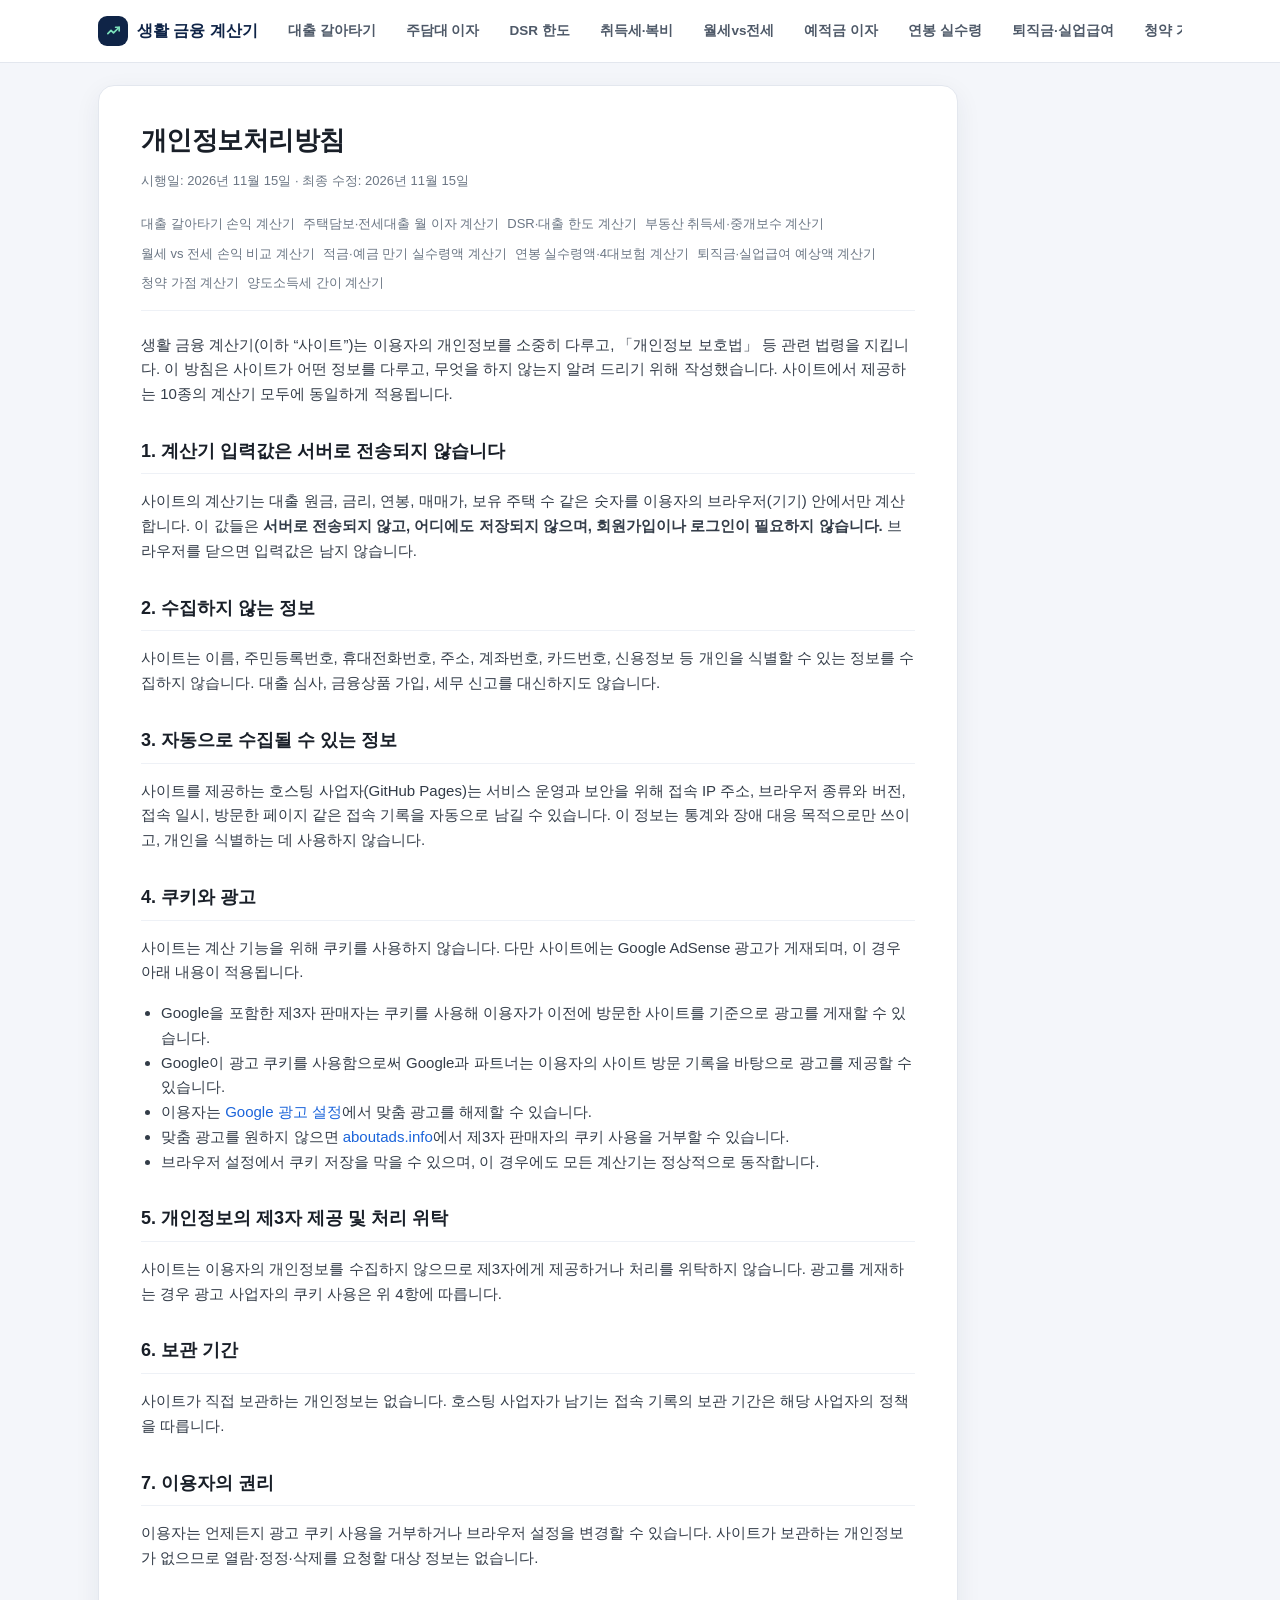
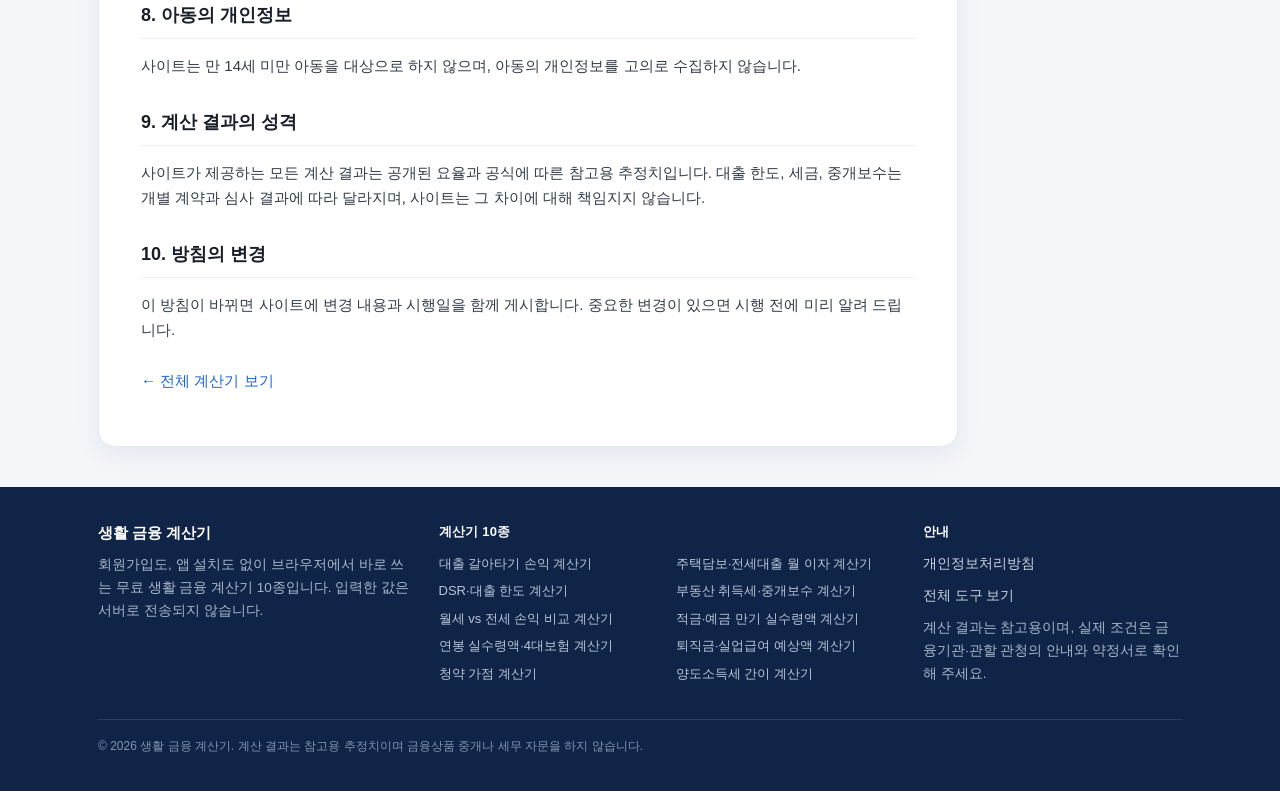
==== privacy.html @ 29fd9c51 "Expand root hub into 10 free finance tools portal - Add 9 new static calculators under tools/ (loan " ====
<!DOCTYPE html>
<html lang="ko">
<head>
<meta charset="utf-8">
<meta name="viewport" content="width=device-width, initial-scale=1">
<title>개인정보처리방침 | 생활 금융 계산기</title>
<meta name="description" content="생활 금융 계산기 10종의 개인정보처리방침입니다. 계산기 입력값은 브라우저에서만 처리되고 서버로 전송되지 않습니다.">
<meta name="keywords" content="개인정보처리방침, 쿠키, 광고, 계산기 개인정보">
<meta name="robots" content="index, follow, max-image-preview:large">
<meta name="author" content="생활 금융 계산기">
<meta name="theme-color" content="#0f2447">
<meta name="naver-site-verification" content="0c094f9c82a10c5fcd5292b5a2744684c0ecfee2">
<meta name="google-site-verification" content="ROz-ZBABKqWs14o1I1dBc0h49IidcUGDRy0BjunFj2M">
<link rel="canonical" href="https://dscookie-0422.github.io/privacy.html">

<meta property="og:type" content="website">
<meta property="og:site_name" content="생활 금융 계산기">
<meta property="og:title" content="개인정보처리방침 | 생활 금융 계산기">
<meta property="og:description" content="생활 금융 계산기 10종의 개인정보처리방침입니다. 계산기 입력값은 브라우저에서만 처리되고 서버로 전송되지 않습니다.">
<meta property="og:url" content="https://dscookie-0422.github.io/privacy.html">
<meta property="og:image" content="https://dscookie-0422.github.io/web-ad/og-image.png">
<meta property="og:locale" content="ko_KR">
<meta name="twitter:card" content="summary_large_image">
<meta name="twitter:title" content="개인정보처리방침 | 생활 금융 계산기">
<meta name="twitter:description" content="생활 금융 계산기 10종의 개인정보처리방침입니다. 계산기 입력값은 브라우저에서만 처리되고 서버로 전송되지 않습니다.">
<meta name="twitter:image" content="https://dscookie-0422.github.io/web-ad/og-image.png">

<link rel="icon" href="data:image/svg+xml,%3Csvg xmlns='http://www.w3.org/2000/svg' viewBox='0 0 64 64'%3E%3Crect width='64' height='64' rx='14' fill='%230f2447'/%3E%3Cpath d='M18 40l10-10 6 6 12-14' stroke='%237ce0bb' stroke-width='5' fill='none' stroke-linecap='round' stroke-linejoin='round'/%3E%3C/svg%3E">
<link rel="stylesheet" href="assets/site.css">
<script async src="https://pagead2.googlesyndication.com/pagead/js/adsbygoogle.js?client=ca-pub-6285965398350241" crossorigin="anonymous"></script>
<script type="application/ld+json">
{
  "@context": "https://schema.org",
  "@type": "WebApplication",
  "name": "개인정보처리방침",
  "url": "https://dscookie-0422.github.io/privacy.html",
  "description": "생활 금융 계산기 10종의 개인정보처리방침입니다. 계산기 입력값은 브라우저에서만 처리되고 서버로 전송되지 않습니다.",
  "applicationCategory": "FinanceApplication",
  "operatingSystem": "Web",
  "inLanguage": "ko-KR",
  "isAccessibleForFree": true,
  "offers": {
    "@type": "Offer",
    "price": "0",
    "priceCurrency": "KRW"
  },
  "publisher": {
    "@type": "Organization",
    "name": "생활 금융 계산기",
    "url": "https://dscookie-0422.github.io/"
  }
}
</script>
<script type="application/ld+json">
{
  "@context": "https://schema.org",
  "@type": "FAQPage",
  "mainEntity": [
    {
      "@type": "Question",
      "name": "계산기에 입력한 값이 저장되나요?",
      "acceptedAnswer": {
        "@type": "Answer",
        "text": "저장되지 않습니다. 모든 계산은 브라우저 안에서만 이루어지고 서버로 전송되는 값은 없습니다."
      }
    }
  ]
}
</script>
</head>
<body>
<header class="site-header">
  <div class="wrap header-inner">
    <a class="brand" href="index.html" aria-label="생활 금융 계산기 홈">
      <span class="brand-mark" aria-hidden="true">
        <svg viewBox="0 0 24 24" width="17" height="17" fill="none" stroke="currentColor" stroke-width="2.4" stroke-linecap="round" stroke-linejoin="round"><path d="M4 15l4.5-4.5 3.5 3.5L20 6"/><path d="M20 11V6h-5"/></svg>
      </span>
      <span>생활 금융 계산기</span>
    </a>
    <nav class="tool-nav" aria-label="무료 계산기 10종">
      <a href="https://dscookie-0422.github.io/web-ad/">대출 갈아타기</a>
      <a href="tools/loan-interest.html">주담대 이자</a>
      <a href="tools/dsr-calculator.html">DSR 한도</a>
      <a href="tools/property-tax-fee.html">취득세·복비</a>
      <a href="tools/rent-vs-jeonse.html">월세vs전세</a>
      <a href="tools/savings-calculator.html">예적금 이자</a>
      <a href="tools/salary-calculator.html">연봉 실수령</a>
      <a href="tools/severance-calculator.html">퇴직금·실업급여</a>
      <a href="tools/subscription-score.html">청약 가점</a>
      <a href="tools/capital-gains-tax.html">양도세</a>
    </nav>
  </div>
</header>
<main>
  <div class="wrap">
    <div class="doc narrow">
      <h1>개인정보처리방침</h1>
      <p class="meta">시행일: 2026년 11월 15일 · 최종 수정: 2026년 11월 15일</p>

      <nav class="doc-nav">
        <a href="https://dscookie-0422.github.io/web-ad/">대출 갈아타기 손익 계산기</a>
    <a href="tools/loan-interest.html">주택담보·전세대출 월 이자 계산기</a>
    <a href="tools/dsr-calculator.html">DSR·대출 한도 계산기</a>
    <a href="tools/property-tax-fee.html">부동산 취득세·중개보수 계산기</a>
    <a href="tools/rent-vs-jeonse.html">월세 vs 전세 손익 비교 계산기</a>
    <a href="tools/savings-calculator.html">적금·예금 만기 실수령액 계산기</a>
    <a href="tools/salary-calculator.html">연봉 실수령액·4대보험 계산기</a>
    <a href="tools/severance-calculator.html">퇴직금·실업급여 예상액 계산기</a>
    <a href="tools/subscription-score.html">청약 가점 계산기</a>
    <a href="tools/capital-gains-tax.html">양도소득세 간이 계산기</a>
      </nav>

      <p>생활 금융 계산기(이하 &ldquo;사이트&rdquo;)는 이용자의 개인정보를 소중히 다루고, 「개인정보 보호법」 등 관련 법령을 지킵니다. 이 방침은 사이트가 어떤 정보를 다루고, 무엇을 하지 않는지 알려 드리기 위해 작성했습니다. 사이트에서 제공하는 10종의 계산기 모두에 동일하게 적용됩니다.</p>

      <h2>1. 계산기 입력값은 서버로 전송되지 않습니다</h2>
      <p>사이트의 계산기는 대출 원금, 금리, 연봉, 매매가, 보유 주택 수 같은 숫자를 이용자의 브라우저(기기) 안에서만 계산합니다. 이 값들은 <strong>서버로 전송되지 않고, 어디에도 저장되지 않으며, 회원가입이나 로그인이 필요하지 않습니다.</strong> 브라우저를 닫으면 입력값은 남지 않습니다.</p>

      <h2>2. 수집하지 않는 정보</h2>
      <p>사이트는 이름, 주민등록번호, 휴대전화번호, 주소, 계좌번호, 카드번호, 신용정보 등 개인을 식별할 수 있는 정보를 수집하지 않습니다. 대출 심사, 금융상품 가입, 세무 신고를 대신하지도 않습니다.</p>

      <h2>3. 자동으로 수집될 수 있는 정보</h2>
      <p>사이트를 제공하는 호스팅 사업자(GitHub Pages)는 서비스 운영과 보안을 위해 접속 IP 주소, 브라우저 종류와 버전, 접속 일시, 방문한 페이지 같은 접속 기록을 자동으로 남길 수 있습니다. 이 정보는 통계와 장애 대응 목적으로만 쓰이고, 개인을 식별하는 데 사용하지 않습니다.</p>

      <h2>4. 쿠키와 광고</h2>
      <p>사이트는 계산 기능을 위해 쿠키를 사용하지 않습니다. 다만 사이트에는 Google AdSense 광고가 게재되며, 이 경우 아래 내용이 적용됩니다.</p>
      <ul>
        <li>Google을 포함한 제3자 판매자는 쿠키를 사용해 이용자가 이전에 방문한 사이트를 기준으로 광고를 게재할 수 있습니다.</li>
        <li>Google이 광고 쿠키를 사용함으로써 Google과 파트너는 이용자의 사이트 방문 기록을 바탕으로 광고를 제공할 수 있습니다.</li>
        <li>이용자는 <a href="https://www.google.com/settings/ads" target="_blank" rel="noopener">Google 광고 설정</a>에서 맞춤 광고를 해제할 수 있습니다.</li>
        <li>맞춤 광고를 원하지 않으면 <a href="https://www.aboutads.info/choices/" target="_blank" rel="noopener">aboutads.info</a>에서 제3자 판매자의 쿠키 사용을 거부할 수 있습니다.</li>
        <li>브라우저 설정에서 쿠키 저장을 막을 수 있으며, 이 경우에도 모든 계산기는 정상적으로 동작합니다.</li>
      </ul>

      <h2>5. 개인정보의 제3자 제공 및 처리 위탁</h2>
      <p>사이트는 이용자의 개인정보를 수집하지 않으므로 제3자에게 제공하거나 처리를 위탁하지 않습니다. 광고를 게재하는 경우 광고 사업자의 쿠키 사용은 위 4항에 따릅니다.</p>

      <h2>6. 보관 기간</h2>
      <p>사이트가 직접 보관하는 개인정보는 없습니다. 호스팅 사업자가 남기는 접속 기록의 보관 기간은 해당 사업자의 정책을 따릅니다.</p>

      <h2>7. 이용자의 권리</h2>
      <p>이용자는 언제든지 광고 쿠키 사용을 거부하거나 브라우저 설정을 변경할 수 있습니다. 사이트가 보관하는 개인정보가 없으므로 열람·정정·삭제를 요청할 대상 정보는 없습니다.</p>

      <h2>8. 아동의 개인정보</h2>
      <p>사이트는 만 14세 미만 아동을 대상으로 하지 않으며, 아동의 개인정보를 고의로 수집하지 않습니다.</p>

      <h2>9. 계산 결과의 성격</h2>
      <p>사이트가 제공하는 모든 계산 결과는 공개된 요율과 공식에 따른 참고용 추정치입니다. 대출 한도, 세금, 중개보수는 개별 계약과 심사 결과에 따라 달라지며, 사이트는 그 차이에 대해 책임지지 않습니다.</p>

      <h2>10. 방침의 변경</h2>
      <p>이 방침이 바뀌면 사이트에 변경 내용과 시행일을 함께 게시합니다. 중요한 변경이 있으면 시행 전에 미리 알려 드립니다.</p>

      <p style="margin-top:26px"><a href="index.html">&larr; 전체 계산기 보기</a></p>
    </div>
  </div>
</main>
<footer class="site-footer">
  <div class="wrap">
    <div class="footer-grid">
      <div>
        <span class="brand-foot">생활 금융 계산기</span>
        <p>회원가입도, 앱 설치도 없이 브라우저에서 바로 쓰는 무료 생활 금융 계산기 10종입니다. 입력한 값은 서버로 전송되지 않습니다.</p>
      </div>
      <div>
        <h2>계산기 10종</h2>
        <div class="footer-links">
        <a href="https://dscookie-0422.github.io/web-ad/">대출 갈아타기 손익 계산기</a>
        <a href="tools/loan-interest.html">주택담보·전세대출 월 이자 계산기</a>
        <a href="tools/dsr-calculator.html">DSR·대출 한도 계산기</a>
        <a href="tools/property-tax-fee.html">부동산 취득세·중개보수 계산기</a>
        <a href="tools/rent-vs-jeonse.html">월세 vs 전세 손익 비교 계산기</a>
        <a href="tools/savings-calculator.html">적금·예금 만기 실수령액 계산기</a>
        <a href="tools/salary-calculator.html">연봉 실수령액·4대보험 계산기</a>
        <a href="tools/severance-calculator.html">퇴직금·실업급여 예상액 계산기</a>
        <a href="tools/subscription-score.html">청약 가점 계산기</a>
        <a href="tools/capital-gains-tax.html">양도소득세 간이 계산기</a>
        </div>
      </div>
      <div>
        <h2>안내</h2>
        <p><a href="privacy.html">개인정보처리방침</a></p>
        <p><a href="index.html">전체 도구 보기</a></p>
        <p>계산 결과는 참고용이며, 실제 조건은 금융기관·관할 관청의 안내와 약정서로 확인해 주세요.</p>
      </div>
    </div>
    <p class="copy">© 2026 생활 금융 계산기. 계산 결과는 참고용 추정치이며 금융상품 중개나 세무 자문을 하지 않습니다.</p>
  </div>
</footer>

</body>
</html>
---- assets/site.css ----
*,*::before,*::after{box-sizing:border-box}
:root{
  --navy:#0f2447; --blue:#1b64da; --blue-d:#134fb0; --sky:#e8f1ff;
  --bg:#f4f6fa; --card:#ffffff; --line:#e3e7ee; --text:#191f28;
  --muted:#6b7684; --green:#0aa36f; --green-bg:#e6f7f1; --red:#e0483b; --amber:#b26a00;
  --shadow:0 8px 26px rgba(15,36,71,.07);
}
html{-webkit-text-size-adjust:100%}
body{
  margin:0; background:var(--bg); color:var(--text);
  font-family:"Pretendard","Apple SD Gothic Neo","Noto Sans KR",-apple-system,BlinkMacSystemFont,"Malgun Gothic",sans-serif;
  font-size:16px; line-height:1.65; -webkit-font-smoothing:antialiased;
}
a{color:var(--blue); text-decoration:none}
a:hover{text-decoration:underline}
.wrap{max-width:1120px; margin:0 auto; padding:0 18px}
.narrow{max-width:860px; margin:0 auto}

/* header */
.site-header{position:sticky; top:0; z-index:50; background:rgba(255,255,255,.96); backdrop-filter:blur(8px); border-bottom:1px solid var(--line)}
.header-inner{display:flex; align-items:center; gap:18px; min-height:62px; min-width:0}
.brand{display:flex; align-items:center; gap:9px; font-weight:800; color:var(--navy); font-size:16px; white-space:nowrap; text-decoration:none}
.brand:hover{text-decoration:none}
.brand-mark{display:grid; place-items:center; width:30px; height:30px; border-radius:9px; background:var(--navy); color:#7ce0bb; flex:none}
.tool-nav{display:flex; gap:6px; overflow-x:auto; scrollbar-width:none; margin-left:auto; padding:8px 0; min-width:0; flex:1 1 auto}
.tool-nav::-webkit-scrollbar{display:none}
.tool-nav a{flex:none; font-size:13.5px; font-weight:600; color:#4e5968; padding:7px 11px; border-radius:999px; white-space:nowrap; border:1px solid transparent}
.tool-nav a:hover{background:var(--sky); text-decoration:none}
.tool-nav a.on{background:var(--navy); color:#fff}

/* page head */
.crumb{font-size:13px; color:var(--muted); padding:18px 0 0}
.crumb a{color:var(--muted)}
.page-head{padding:8px 0 22px}
h1{font-size:clamp(24px,3.4vw,34px); line-height:1.3; letter-spacing:-.02em; margin:10px 0 12px; font-weight:800}
.lede{font-size:16.5px; color:#4e5968; margin:0; max-width:760px}
.kicker{display:inline-flex; align-items:center; gap:7px; background:var(--sky); color:var(--blue-d); font-weight:700; font-size:13px; padding:5px 12px; border-radius:999px}

/* calculator */
.calc{display:grid; grid-template-columns:1fr; gap:18px; align-items:start; margin-bottom:34px}
.calc>*{min-width:0}
@media(min-width:960px){.calc{grid-template-columns:.95fr 1.05fr}}
.panel{background:var(--card); border:1px solid var(--line); border-radius:16px; padding:20px; box-shadow:var(--shadow); min-width:0}
.panel h2.panel-title{font-size:15px; margin:0 0 16px; color:var(--navy); letter-spacing:-.01em; display:flex; align-items:center; gap:8px}
.panel h2.panel-title::before{content:""; width:4px; height:15px; border-radius:2px; background:var(--blue)}
.field{margin-bottom:14px}
.field:last-child{margin-bottom:0}
.field label{display:block; font-size:13.5px; font-weight:600; color:#3c4653; margin-bottom:6px}
.field .hint{display:block; font-weight:400; font-size:12px; color:var(--muted); margin-top:3px; line-height:1.5}
.input-line{display:flex; align-items:center; gap:8px}
.input-line .unit{font-size:13px; color:var(--muted); flex:none; min-width:26px}
input[type=number],input[type=date],select,input[type=text]{
  width:100%; height:46px; padding:0 12px; font-size:16px; font-family:inherit; color:var(--text);
  background:#fbfcfe; border:1px solid #d8dee8; border-radius:10px; outline:none; -webkit-appearance:none; appearance:none;
}
select{background-image:url("data:image/svg+xml,%3Csvg xmlns='http://www.w3.org/2000/svg' width='12' height='8'%3E%3Cpath d='M1 1l5 5 5-5' stroke='%236b7684' stroke-width='2' fill='none' stroke-linecap='round'/%3E%3C/svg%3E"); background-repeat:no-repeat; background-position:right 14px center; padding-right:34px}
input:focus,select:focus{border-color:var(--blue); background:#fff; box-shadow:0 0 0 3px rgba(27,100,218,.12)}
.range-row{display:flex; align-items:center; gap:10px}
input[type=range]{flex:1; accent-color:var(--blue); height:28px}
.range-val{font-variant-numeric:tabular-nums; font-weight:700; font-size:13.5px; color:var(--blue-d); min-width:60px; text-align:right}
.chips{display:flex; flex-wrap:wrap; gap:6px; margin-top:8px}
.chips button{font-family:inherit; font-size:12.5px; font-weight:600; color:#3c4653; background:#f1f4f9; border:1px solid var(--line); border-radius:999px; padding:5px 11px; cursor:pointer}
.chips button:hover{background:var(--sky); border-color:#c9dcff}
.switch{display:flex; align-items:center; gap:9px; font-size:14px; color:#3c4653; font-weight:600; cursor:pointer; padding:2px 0}
.switch input{width:18px; height:18px; accent-color:var(--blue); flex:none; margin:0}
.row-2{display:grid; grid-template-columns:1fr 1fr; gap:10px}

/* results */
.result-panel{background:linear-gradient(180deg,#fff 0%,#fbfdff 100%); border:1px solid var(--line); border-radius:16px; padding:20px; box-shadow:var(--shadow); min-width:0}
.big{padding:4px 0 16px; border-bottom:1px dashed var(--line); margin-bottom:14px}
.big .lbl{font-size:13px; font-weight:700; color:var(--muted); display:block; margin-bottom:4px}
.big .val{font-size:clamp(26px,4.2vw,34px); font-weight:800; letter-spacing:-.02em; color:var(--navy); font-variant-numeric:tabular-nums; line-height:1.2}
.big .sub{font-size:13px; color:var(--muted); margin-top:5px}
.kv{display:grid; grid-template-columns:1fr auto; gap:7px 12px; font-size:14px; margin:0}
.kv dt{color:#4e5968; min-width:0}
.kv dd{margin:0; text-align:right; font-weight:700; font-variant-numeric:tabular-nums; white-space:nowrap}
.kv .em{color:var(--blue-d)}
.kv .good{color:var(--green)}
.kv .bad{color:var(--red)}
.divider{height:1px; background:var(--line); margin:14px 0}
.mini{font-size:12.5px; color:var(--muted); line-height:1.6; margin:12px 0 0}
.note{padding:11px 13px; border-radius:10px; font-size:13px; line-height:1.6; margin-top:14px; background:#f6f8fb; color:#3c4653; border:1px solid var(--line)}
.note.warn{background:#fff8e8; border-color:#f3e2bb; color:#7a5200}
.note.good{background:var(--green-bg); border-color:#bfe9d9; color:#0a6b4b}

/* tables */
.tbl-wrap{overflow-x:auto; border:1px solid var(--line); border-radius:12px; background:#fff}
table.tbl{width:100%; border-collapse:collapse; font-size:13.5px; min-width:480px}
table.tbl caption{caption-side:top; text-align:left; font-size:13px; font-weight:700; color:var(--navy); padding:10px 12px; background:#fafbfd; border-bottom:1px solid var(--line)}
table.tbl th,table.tbl td{padding:9px 12px; border-bottom:1px solid #eef1f6; text-align:right; font-variant-numeric:tabular-nums; white-space:nowrap}
table.tbl th:first-child,table.tbl td:first-child{text-align:left}
table.tbl thead th{background:#f7f9fc; color:#4e5968; font-weight:700; font-size:12.5px; position:sticky; top:0}
table.tbl tbody tr:nth-child(even){background:#fcfdff}
table.tbl tr:last-child td{border-bottom:0}
table.tbl td.hl{color:var(--blue-d); font-weight:700}

/* content */
.content{background:var(--card); border:1px solid var(--line); border-radius:16px; padding:26px 22px; box-shadow:var(--shadow); margin-bottom:26px}
@media(min-width:760px){.content{padding:34px 36px}}
.content h2{font-size:20px; letter-spacing:-.01em; margin:34px 0 12px; padding-left:12px; border-left:4px solid var(--blue); line-height:1.4}
.content h2:first-child{margin-top:0}
.content h3{font-size:16.5px; margin:22px 0 8px; color:var(--navy)}
.content p{margin:0 0 13px; color:#333c48}
.content ul,.content ol{margin:0 0 16px; padding-left:20px; color:#333c48}
.content li{margin-bottom:7px}
.content strong{color:var(--navy)}
.content .formula{background:#f6f8fc; border:1px solid var(--line); border-left:4px solid #b9cdf0; border-radius:10px; padding:13px 15px; font-size:14px; line-height:1.85; margin:0 0 16px; overflow-x:auto; font-variant-numeric:tabular-nums}
.content .formula code{font-family:"SFMono-Regular",Consolas,"Liberation Mono",monospace; font-size:13.5px; background:none; color:#123a75}
.content table.tbl{min-width:0}
.content .tbl-wrap{margin:0 0 18px}
.content .tip{background:#f2f8f4; border:1px solid #cbe8d9; border-radius:12px; padding:14px 16px; margin:0 0 16px}
.content .tip p:last-child{margin:0}

/* faq */
.faq{background:var(--card); border:1px solid var(--line); border-radius:16px; padding:8px 6px; box-shadow:var(--shadow); margin-bottom:26px}
@media(min-width:760px){.faq{padding:12px 12px}}
.faq h2{font-size:19px; margin:14px 16px 8px; letter-spacing:-.01em}
details.qa{border-bottom:1px solid #eef1f6; padding:0}
details.qa:last-child{border-bottom:0}
details.qa summary{cursor:pointer; list-style:none; padding:15px 16px; font-weight:700; font-size:15px; color:#232c39; display:flex; gap:9px; align-items:flex-start; line-height:1.5}
details.qa summary::-webkit-details-marker{display:none}
details.qa summary::before{content:"Q"; flex:none; font-weight:800; color:var(--blue); font-size:14px; line-height:1.6}
details.qa summary::after{content:"+"; margin-left:auto; color:var(--muted); font-weight:700; font-size:18px; line-height:1.2}
details.qa[open] summary::after{content:"−"}
details.qa .a{padding:0 16px 16px 40px; color:#3c4653; font-size:14.5px}
details.qa .a p{margin:0 0 9px}
details.qa .a p:last-child{margin:0}

.disclaimer{font-size:12.5px; color:var(--muted); line-height:1.75; background:#f0f3f8; border-radius:12px; padding:15px 17px; margin-bottom:30px}
.disclaimer strong{color:#4e5968}

/* related cards */
.related{margin-bottom:40px}
.related h2{font-size:18px; margin:0 0 12px}
.cards{display:grid; grid-template-columns:repeat(auto-fill,minmax(230px,1fr)); gap:12px}
.card{display:block; background:#fff; border:1px solid var(--line); border-radius:14px; padding:16px; color:inherit; box-shadow:0 2px 10px rgba(15,36,71,.04); transition:transform .15s ease, box-shadow .15s ease}
.card:hover{text-decoration:none; transform:translateY(-2px); box-shadow:0 10px 22px rgba(15,36,71,.09); border-color:#cddcf5}
.card .num{font-size:12px; font-weight:800; color:var(--blue); letter-spacing:.06em}
.card h3{font-size:15.5px; margin:5px 0 5px; line-height:1.4; color:var(--navy)}
.card p{margin:0; font-size:13px; color:var(--muted); line-height:1.55}

/* footer */
.site-footer{background:var(--navy); color:#c9d3e3; margin-top:20px; padding:34px 0 26px; font-size:13.5px}
.footer-grid{display:grid; grid-template-columns:1fr; gap:24px}
@media(min-width:780px){.footer-grid{grid-template-columns:1.1fr 1.6fr .9fr}}
.site-footer h2{font-size:13px; color:#fff; margin:0 0 10px; letter-spacing:.02em}
.site-footer p{margin:0 0 9px; line-height:1.7; color:#a9b7cd}
.site-footer a{color:#c9d3e3}
.footer-links{display:grid; grid-template-columns:1fr 1fr; gap:6px 14px}
.footer-links a{font-size:13px; color:#b8c5da}
.site-footer .brand-foot{color:#fff; font-weight:800; font-size:15px; margin-bottom:8px; display:block}
.site-footer .copy{border-top:1px solid rgba(255,255,255,.12); margin-top:24px; padding-top:16px; font-size:12px; color:#8394ae}

/* portal */
.hero{background:linear-gradient(135deg,#0f2447 0%,#173a6b 55%,#1b64da 130%); color:#fff; border-radius:20px; padding:40px 28px; margin:22px 0 30px; box-shadow:0 16px 40px rgba(15,36,71,.22)}
@media(min-width:760px){.hero{padding:52px 46px}}
.hero .kicker{background:rgba(124,224,187,.16); color:#8ff0c8}
.hero h1{color:#fff; margin:14px 0 14px}
.hero p{color:#c7d6ee; margin:0; max-width:640px; font-size:16px}
.hero .stats{display:flex; flex-wrap:wrap; gap:10px; margin-top:24px}
.hero .stats span{background:rgba(255,255,255,.1); border:1px solid rgba(255,255,255,.14); border-radius:999px; padding:7px 14px; font-size:13px; font-weight:600; color:#e4edfb}
.tool-cards{display:grid; grid-template-columns:1fr; gap:14px; margin-bottom:40px}
@media(min-width:640px){.tool-cards{grid-template-columns:1fr 1fr}}
@media(min-width:1000px){.tool-cards{grid-template-columns:repeat(3,1fr)}}
a.tool-card{display:flex; flex-direction:column; gap:8px; background:#fff; border:1px solid var(--line); border-radius:16px; padding:20px; color:inherit; box-shadow:var(--shadow); transition:transform .15s ease, box-shadow .15s ease, border-color .15s ease; min-height:150px}
a.tool-card:hover{text-decoration:none; transform:translateY(-3px); box-shadow:0 14px 30px rgba(15,36,71,.12); border-color:#c9dbf8}
a.tool-card .tc-top{display:flex; align-items:center; gap:9px}
a.tool-card .tc-ico{font-size:19px; line-height:1}
a.tool-card .tc-num{font-size:12px; font-weight:800; color:#9aa7ba; letter-spacing:.08em}
a.tool-card h2{font-size:17px; margin:0; color:var(--navy); letter-spacing:-.01em; line-height:1.4}
a.tool-card p{margin:0; font-size:13.5px; color:var(--muted); line-height:1.6; flex:1}
a.tool-card .tc-go{font-size:13px; font-weight:700; color:var(--blue); margin-top:2px}
.section-title{display:flex; align-items:baseline; justify-content:space-between; gap:12px; margin:0 0 14px}
.section-title h2{font-size:19px; margin:0; letter-spacing:-.01em}
.section-title span{font-size:13px; color:var(--muted)}
.doc{background:#fff; border:1px solid var(--line); border-radius:16px; padding:26px 22px; box-shadow:var(--shadow); margin:22px 0 40px}
@media(min-width:760px){.doc{padding:38px 42px}}
.doc h1{font-size:26px; margin-top:0}
.doc h2{font-size:18px; margin:30px 0 10px; padding-bottom:7px; border-bottom:1px solid #eef1f6}
.doc p,.doc li{color:#333c48; font-size:15px}
.doc ul{padding-left:20px}
.doc .meta{font-size:13px; color:var(--muted); margin:0 0 22px}
nav.doc-nav{display:flex; flex-wrap:wrap; gap:8px; margin:0 0 22px; padding-bottom:16px; border-bottom:1px solid #eef1f6; font-size:13px}
nav.doc-nav a{color:var(--muted)}

/* segmented bar (원금 vs 이자, 비용 비교, 가점 구성) */
.bar{display:flex; height:12px; border-radius:999px; overflow:hidden; background:#eef2f8; margin:2px 0 6px}
.bar span{display:block; height:100%; transition:width .25s ease}
.bar-p{background:#1b64da}
.bar-i{background:#9dc0f0}
.dot{display:inline-block; width:8px; height:8px; border-radius:2px; margin-right:4px; vertical-align:middle}
.dot-p{background:#1b64da}
.dot-i{background:#9dc0f0}
.bar-rows{margin:6px 0 4px}
.bar-row{display:flex; align-items:center; gap:9px; margin-bottom:7px; font-size:13px}
.bar-k{flex:none; width:62px; color:#4e5968; font-weight:600}
.bar-track{flex:1; height:10px; background:#eef2f8; border-radius:999px; overflow:hidden}
.bar-fill{display:block; height:100%; border-radius:999px; transition:width .25s ease}
.bar-v{flex:none; min-width:96px; text-align:right; font-weight:700; font-variant-numeric:tabular-nums; color:#0f2447; font-size:12.5px}
.fill-j{background:#1b64da}
.fill-w{background:#f0a24b}
.fill-s1{background:#1b64da}
.fill-s2{background:#37a17a}
.fill-s3{background:#b07cd6}
table.tbl tr.onrow td{background:#eef5ff; font-weight:700; color:#134fb0}
h3{scroll-margin-top:80px}
input[type=date]{font-family:inherit}
@media (max-width:520px){
  .bar-v{min-width:72px; font-size:11.5px}
  .bar-k{width:54px; font-size:12px}
}
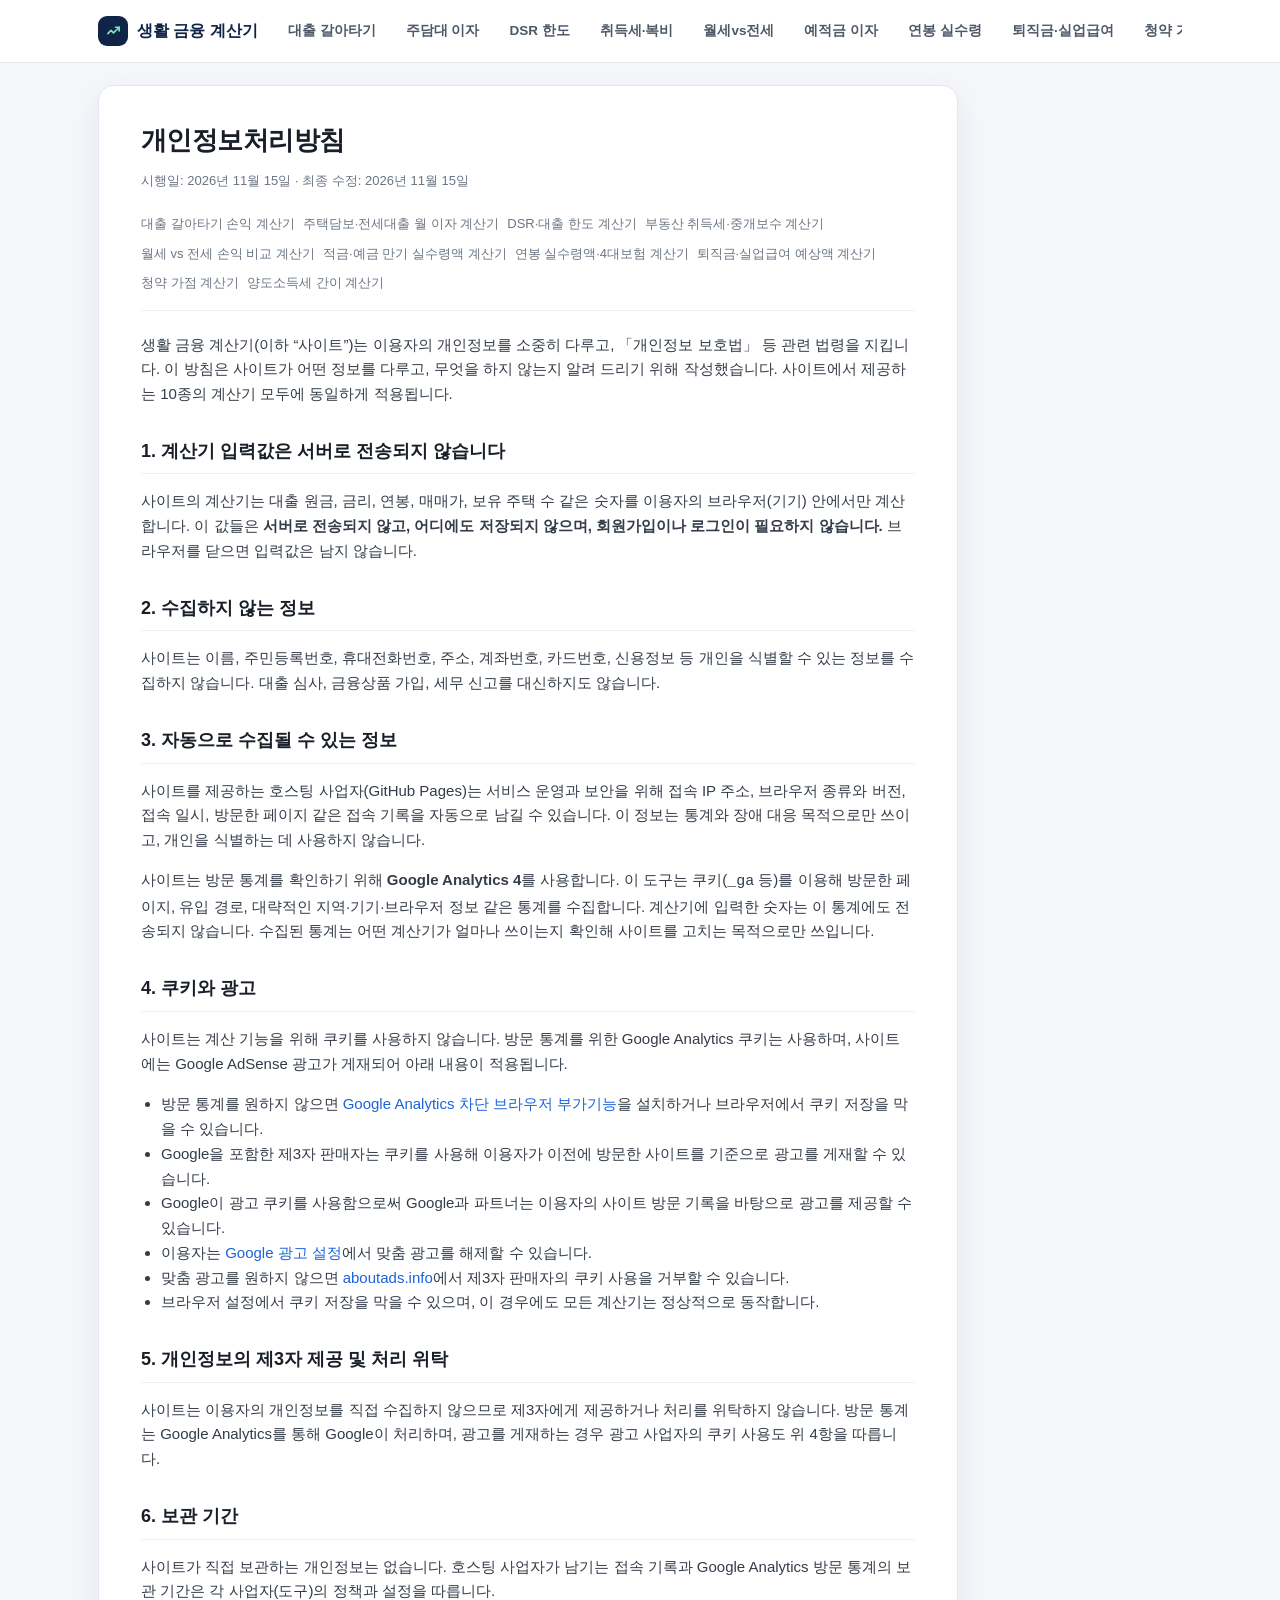
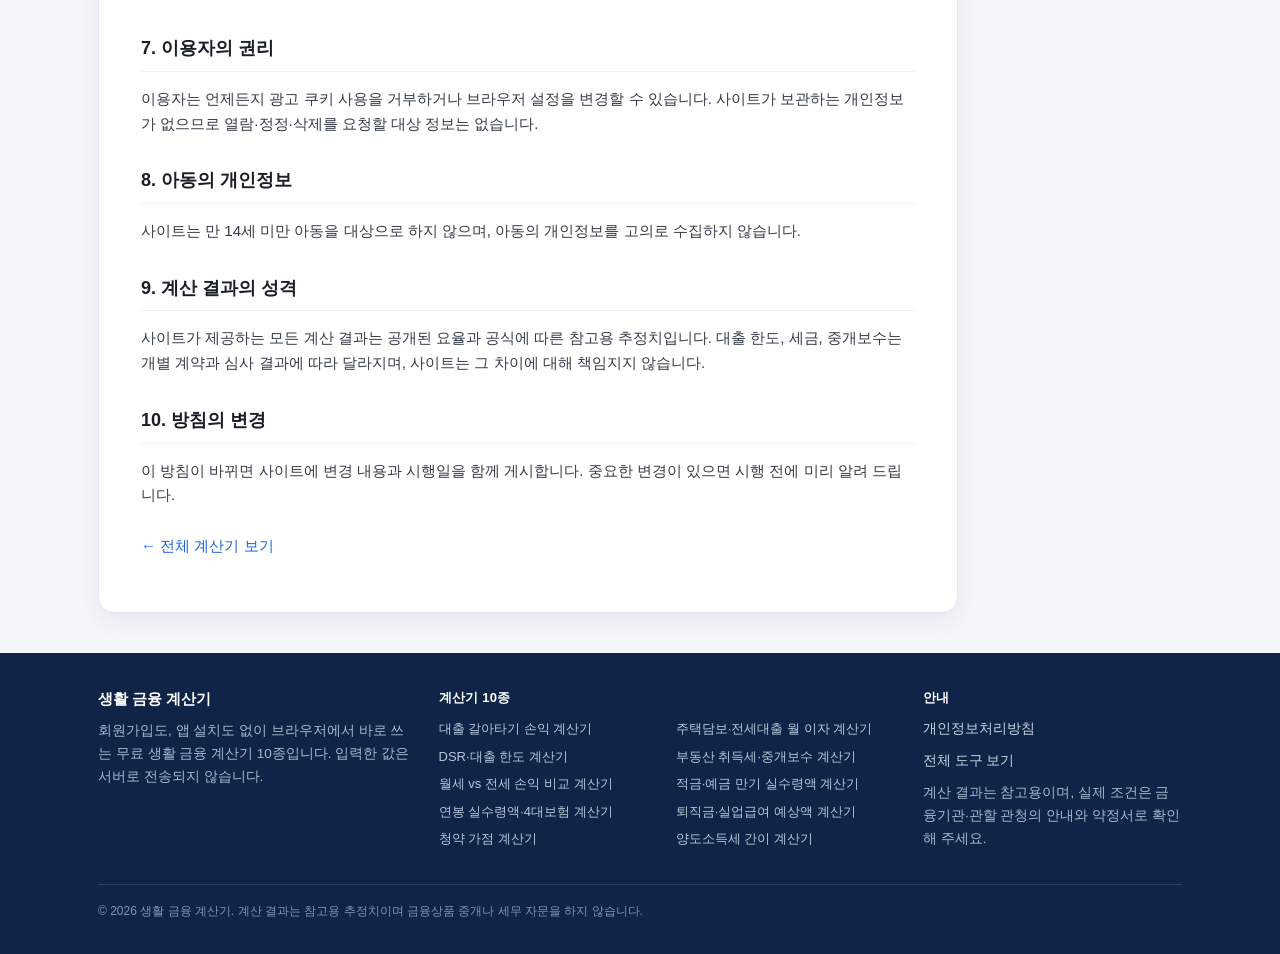
==== commit d9c9156d: "Add Google Analytics 4 tag and update privacy policy for analytics cookies" ====
--- a/privacy.html
+++ b/privacy.html
@@ -28,6 +28,14 @@
 <link rel="icon" href="data:image/svg+xml,%3Csvg xmlns='http://www.w3.org/2000/svg' viewBox='0 0 64 64'%3E%3Crect width='64' height='64' rx='14' fill='%230f2447'/%3E%3Cpath d='M18 40l10-10 6 6 12-14' stroke='%237ce0bb' stroke-width='5' fill='none' stroke-linecap='round' stroke-linejoin='round'/%3E%3C/svg%3E">
 <link rel="stylesheet" href="assets/site.css">
 <script async src="https://pagead2.googlesyndication.com/pagead/js/adsbygoogle.js?client=ca-pub-6285965398350241" crossorigin="anonymous"></script>
+<!-- Google tag (gtag.js) -->
+<script async src="https://www.googletagmanager.com/gtag/js?id=G-T4MEBSL2R8"></script>
+<script>
+  window.dataLayer = window.dataLayer || [];
+  function gtag(){dataLayer.push(arguments);}
+  gtag('js', new Date());
+  gtag('config', 'G-T4MEBSL2R8');
+</script>
 <script type="application/ld+json">
 {
   "@context": "https://schema.org",
@@ -120,10 +128,12 @@
 
       <h2>3. 자동으로 수집될 수 있는 정보</h2>
       <p>사이트를 제공하는 호스팅 사업자(GitHub Pages)는 서비스 운영과 보안을 위해 접속 IP 주소, 브라우저 종류와 버전, 접속 일시, 방문한 페이지 같은 접속 기록을 자동으로 남길 수 있습니다. 이 정보는 통계와 장애 대응 목적으로만 쓰이고, 개인을 식별하는 데 사용하지 않습니다.</p>
+      <p>사이트는 방문 통계를 확인하기 위해 <strong>Google Analytics 4</strong>를 사용합니다. 이 도구는 쿠키(<code>_ga</code> 등)를 이용해 방문한 페이지, 유입 경로, 대략적인 지역·기기·브라우저 정보 같은 통계를 수집합니다. 계산기에 입력한 숫자는 이 통계에도 전송되지 않습니다. 수집된 통계는 어떤 계산기가 얼마나 쓰이는지 확인해 사이트를 고치는 목적으로만 쓰입니다.</p>
 
       <h2>4. 쿠키와 광고</h2>
-      <p>사이트는 계산 기능을 위해 쿠키를 사용하지 않습니다. 다만 사이트에는 Google AdSense 광고가 게재되며, 이 경우 아래 내용이 적용됩니다.</p>
+      <p>사이트는 계산 기능을 위해 쿠키를 사용하지 않습니다. 방문 통계를 위한 Google Analytics 쿠키는 사용하며, 사이트에는 Google AdSense 광고가 게재되어 아래 내용이 적용됩니다.</p>
       <ul>
+        <li>방문 통계를 원하지 않으면 <a href="https://tools.google.com/dlpage/gaoptout" target="_blank" rel="noopener">Google Analytics 차단 브라우저 부가기능</a>을 설치하거나 브라우저에서 쿠키 저장을 막을 수 있습니다.</li>
         <li>Google을 포함한 제3자 판매자는 쿠키를 사용해 이용자가 이전에 방문한 사이트를 기준으로 광고를 게재할 수 있습니다.</li>
         <li>Google이 광고 쿠키를 사용함으로써 Google과 파트너는 이용자의 사이트 방문 기록을 바탕으로 광고를 제공할 수 있습니다.</li>
         <li>이용자는 <a href="https://www.google.com/settings/ads" target="_blank" rel="noopener">Google 광고 설정</a>에서 맞춤 광고를 해제할 수 있습니다.</li>
@@ -132,10 +142,10 @@
       </ul>
 
       <h2>5. 개인정보의 제3자 제공 및 처리 위탁</h2>
-      <p>사이트는 이용자의 개인정보를 수집하지 않으므로 제3자에게 제공하거나 처리를 위탁하지 않습니다. 광고를 게재하는 경우 광고 사업자의 쿠키 사용은 위 4항에 따릅니다.</p>
+      <p>사이트는 이용자의 개인정보를 직접 수집하지 않으므로 제3자에게 제공하거나 처리를 위탁하지 않습니다. 방문 통계는 Google Analytics를 통해 Google이 처리하며, 광고를 게재하는 경우 광고 사업자의 쿠키 사용도 위 4항을 따릅니다.</p>
 
       <h2>6. 보관 기간</h2>
-      <p>사이트가 직접 보관하는 개인정보는 없습니다. 호스팅 사업자가 남기는 접속 기록의 보관 기간은 해당 사업자의 정책을 따릅니다.</p>
+      <p>사이트가 직접 보관하는 개인정보는 없습니다. 호스팅 사업자가 남기는 접속 기록과 Google Analytics 방문 통계의 보관 기간은 각 사업자(도구)의 정책과 설정을 따릅니다.</p>
 
       <h2>7. 이용자의 권리</h2>
       <p>이용자는 언제든지 광고 쿠키 사용을 거부하거나 브라우저 설정을 변경할 수 있습니다. 사이트가 보관하는 개인정보가 없으므로 열람·정정·삭제를 요청할 대상 정보는 없습니다.</p>
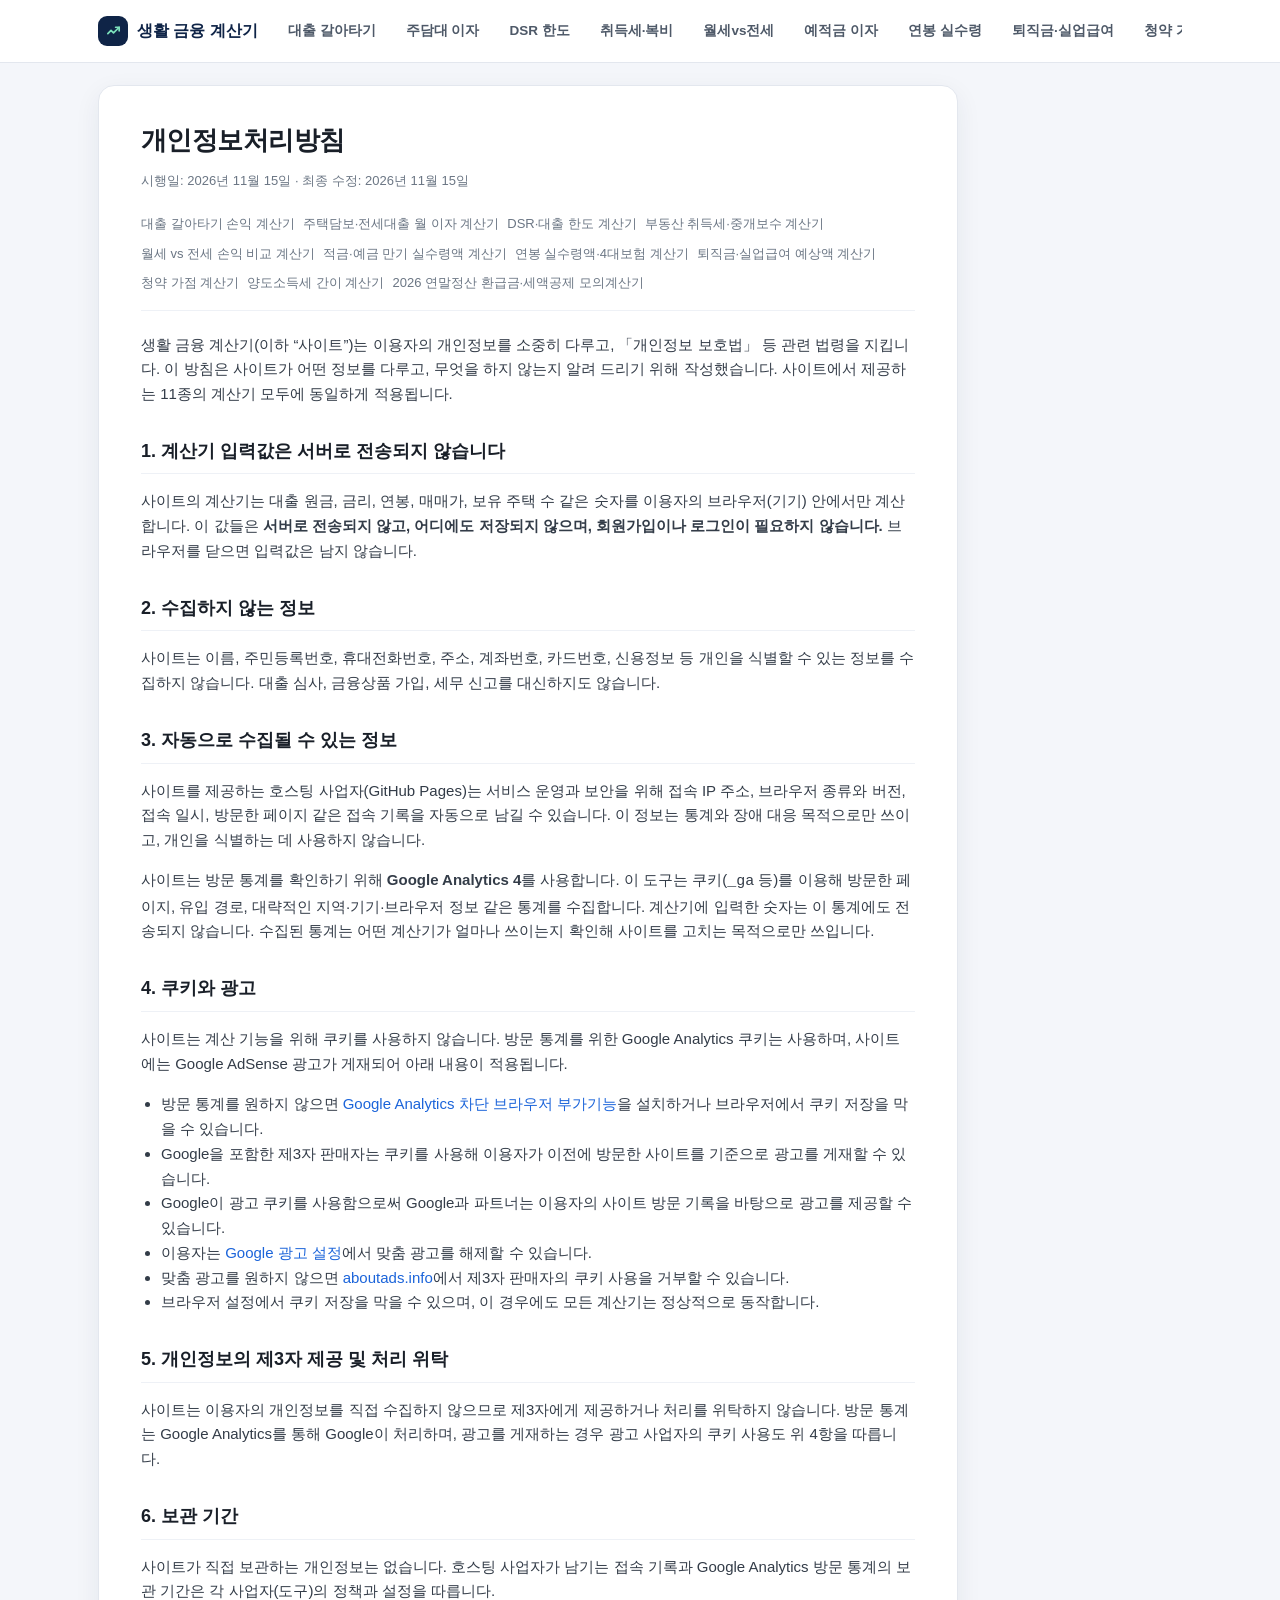
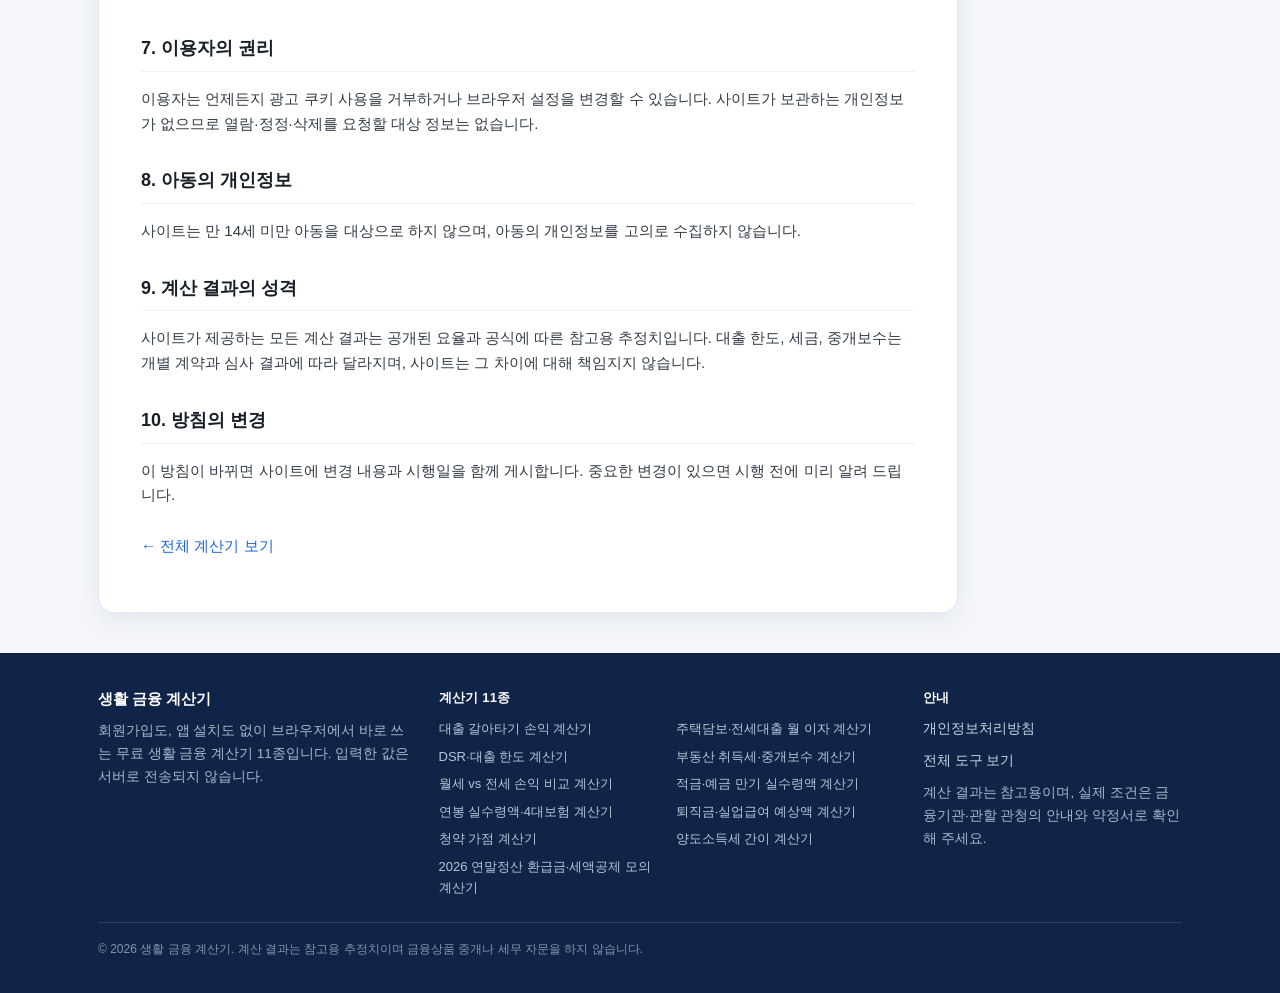
==== commit 5b83b0f5: "Add 2026 year-end tax refund calculator, expand portal to 11 tools" ====
--- a/privacy.html
+++ b/privacy.html
@@ -4,7 +4,7 @@
 <meta charset="utf-8">
 <meta name="viewport" content="width=device-width, initial-scale=1">
 <title>개인정보처리방침 | 생활 금융 계산기</title>
-<meta name="description" content="생활 금융 계산기 10종의 개인정보처리방침입니다. 계산기 입력값은 브라우저에서만 처리되고 서버로 전송되지 않습니다.">
+<meta name="description" content="생활 금융 계산기 11종의 개인정보처리방침입니다. 계산기 입력값은 브라우저에서만 처리되고 서버로 전송되지 않습니다.">
 <meta name="keywords" content="개인정보처리방침, 쿠키, 광고, 계산기 개인정보">
 <meta name="robots" content="index, follow, max-image-preview:large">
 <meta name="author" content="생활 금융 계산기">
@@ -16,13 +16,13 @@
 <meta property="og:type" content="website">
 <meta property="og:site_name" content="생활 금융 계산기">
 <meta property="og:title" content="개인정보처리방침 | 생활 금융 계산기">
-<meta property="og:description" content="생활 금융 계산기 10종의 개인정보처리방침입니다. 계산기 입력값은 브라우저에서만 처리되고 서버로 전송되지 않습니다.">
+<meta property="og:description" content="생활 금융 계산기 11종의 개인정보처리방침입니다. 계산기 입력값은 브라우저에서만 처리되고 서버로 전송되지 않습니다.">
 <meta property="og:url" content="https://dscookie-0422.github.io/privacy.html">
 <meta property="og:image" content="https://dscookie-0422.github.io/web-ad/og-image.png">
 <meta property="og:locale" content="ko_KR">
 <meta name="twitter:card" content="summary_large_image">
 <meta name="twitter:title" content="개인정보처리방침 | 생활 금융 계산기">
-<meta name="twitter:description" content="생활 금융 계산기 10종의 개인정보처리방침입니다. 계산기 입력값은 브라우저에서만 처리되고 서버로 전송되지 않습니다.">
+<meta name="twitter:description" content="생활 금융 계산기 11종의 개인정보처리방침입니다. 계산기 입력값은 브라우저에서만 처리되고 서버로 전송되지 않습니다.">
 <meta name="twitter:image" content="https://dscookie-0422.github.io/web-ad/og-image.png">
 
 <link rel="icon" href="data:image/svg+xml,%3Csvg xmlns='http://www.w3.org/2000/svg' viewBox='0 0 64 64'%3E%3Crect width='64' height='64' rx='14' fill='%230f2447'/%3E%3Cpath d='M18 40l10-10 6 6 12-14' stroke='%237ce0bb' stroke-width='5' fill='none' stroke-linecap='round' stroke-linejoin='round'/%3E%3C/svg%3E">
@@ -42,7 +42,7 @@
   "@type": "WebApplication",
   "name": "개인정보처리방침",
   "url": "https://dscookie-0422.github.io/privacy.html",
-  "description": "생활 금융 계산기 10종의 개인정보처리방침입니다. 계산기 입력값은 브라우저에서만 처리되고 서버로 전송되지 않습니다.",
+  "description": "생활 금융 계산기 11종의 개인정보처리방침입니다. 계산기 입력값은 브라우저에서만 처리되고 서버로 전송되지 않습니다.",
   "applicationCategory": "FinanceApplication",
   "operatingSystem": "Web",
   "inLanguage": "ko-KR",
@@ -85,7 +85,7 @@
       </span>
       <span>생활 금융 계산기</span>
     </a>
-    <nav class="tool-nav" aria-label="무료 계산기 10종">
+    <nav class="tool-nav" aria-label="무료 계산기 11종">
       <a href="https://dscookie-0422.github.io/web-ad/">대출 갈아타기</a>
       <a href="tools/loan-interest.html">주담대 이자</a>
       <a href="tools/dsr-calculator.html">DSR 한도</a>
@@ -96,6 +96,7 @@
       <a href="tools/severance-calculator.html">퇴직금·실업급여</a>
       <a href="tools/subscription-score.html">청약 가점</a>
       <a href="tools/capital-gains-tax.html">양도세</a>
+      <a href="tools/year-end-tax-calculator.html">연말정산 환급</a>
     </nav>
   </div>
 </header>
@@ -116,9 +117,10 @@
     <a href="tools/severance-calculator.html">퇴직금·실업급여 예상액 계산기</a>
     <a href="tools/subscription-score.html">청약 가점 계산기</a>
     <a href="tools/capital-gains-tax.html">양도소득세 간이 계산기</a>
+    <a href="tools/year-end-tax-calculator.html">2026 연말정산 환급금·세액공제 모의계산기</a>
       </nav>
 
-      <p>생활 금융 계산기(이하 &ldquo;사이트&rdquo;)는 이용자의 개인정보를 소중히 다루고, 「개인정보 보호법」 등 관련 법령을 지킵니다. 이 방침은 사이트가 어떤 정보를 다루고, 무엇을 하지 않는지 알려 드리기 위해 작성했습니다. 사이트에서 제공하는 10종의 계산기 모두에 동일하게 적용됩니다.</p>
+      <p>생활 금융 계산기(이하 &ldquo;사이트&rdquo;)는 이용자의 개인정보를 소중히 다루고, 「개인정보 보호법」 등 관련 법령을 지킵니다. 이 방침은 사이트가 어떤 정보를 다루고, 무엇을 하지 않는지 알려 드리기 위해 작성했습니다. 사이트에서 제공하는 11종의 계산기 모두에 동일하게 적용됩니다.</p>
 
       <h2>1. 계산기 입력값은 서버로 전송되지 않습니다</h2>
       <p>사이트의 계산기는 대출 원금, 금리, 연봉, 매매가, 보유 주택 수 같은 숫자를 이용자의 브라우저(기기) 안에서만 계산합니다. 이 값들은 <strong>서버로 전송되지 않고, 어디에도 저장되지 않으며, 회원가입이나 로그인이 필요하지 않습니다.</strong> 브라우저를 닫으면 입력값은 남지 않습니다.</p>
@@ -168,10 +170,10 @@
     <div class="footer-grid">
       <div>
         <span class="brand-foot">생활 금융 계산기</span>
-        <p>회원가입도, 앱 설치도 없이 브라우저에서 바로 쓰는 무료 생활 금융 계산기 10종입니다. 입력한 값은 서버로 전송되지 않습니다.</p>
+        <p>회원가입도, 앱 설치도 없이 브라우저에서 바로 쓰는 무료 생활 금융 계산기 11종입니다. 입력한 값은 서버로 전송되지 않습니다.</p>
       </div>
       <div>
-        <h2>계산기 10종</h2>
+        <h2>계산기 11종</h2>
         <div class="footer-links">
         <a href="https://dscookie-0422.github.io/web-ad/">대출 갈아타기 손익 계산기</a>
         <a href="tools/loan-interest.html">주택담보·전세대출 월 이자 계산기</a>
@@ -183,6 +185,7 @@
         <a href="tools/severance-calculator.html">퇴직금·실업급여 예상액 계산기</a>
         <a href="tools/subscription-score.html">청약 가점 계산기</a>
         <a href="tools/capital-gains-tax.html">양도소득세 간이 계산기</a>
+        <a href="tools/year-end-tax-calculator.html">2026 연말정산 환급금·세액공제 모의계산기</a>
         </div>
       </div>
       <div>
--- a/assets/site.css
+++ b/assets/site.css
@@ -206,6 +206,25 @@
 table.tbl tr.onrow td{background:#eef5ff; font-weight:700; color:#134fb0}
 h3{scroll-margin-top:80px}
 input[type=date]{font-family:inherit}
+/* 연말정산: 입력 구역 소제목, 시뮬레이션 비교 카드 */
+.field-sub{font-size:12px; font-weight:800; color:#8b97a8; letter-spacing:.05em; margin:20px 0 10px; padding-top:14px; border-top:1px dashed var(--line)}
+.field-sub.first{margin-top:4px; padding-top:0; border-top:0}
+.sim{display:grid; grid-template-columns:1fr 1fr; gap:9px; margin:0 0 12px}
+.sim-card{border:1px solid var(--line); border-radius:12px; padding:11px 12px 12px; background:#fbfcfe; min-width:0}
+.sim-card span{display:block; font-size:11.5px; font-weight:700; color:var(--muted); margin-bottom:3px; line-height:1.4}
+.sim-card strong{display:block; font-size:16.5px; font-weight:800; color:var(--navy); font-variant-numeric:tabular-nums; letter-spacing:-.01em; white-space:nowrap}
+.sim-card em{display:block; font-style:normal; font-size:11.5px; font-weight:700; color:var(--muted); margin-top:3px; line-height:1.4}
+.sim-card.up{background:#f2f8ff; border-color:#cbdcf8}
+.sim-card.up strong{color:var(--blue-d)}
+.sim-card.up em{color:var(--blue-d)}
+table.sim-tbl{min-width:0; font-size:12.5px}
+table.sim-tbl th,table.sim-tbl td{padding:8px 9px}
+table.sim-tbl td:first-child{white-space:normal; line-height:1.45}
+table.sim-tbl td:last-child{color:var(--blue-d); font-weight:700}
+@media (max-width:520px){
+  .sim-card strong{font-size:14.5px}
+  .sim-card span{font-size:10.5px}
+}
 @media (max-width:520px){
   .bar-v{min-width:72px; font-size:11.5px}
   .bar-k{width:54px; font-size:12px}
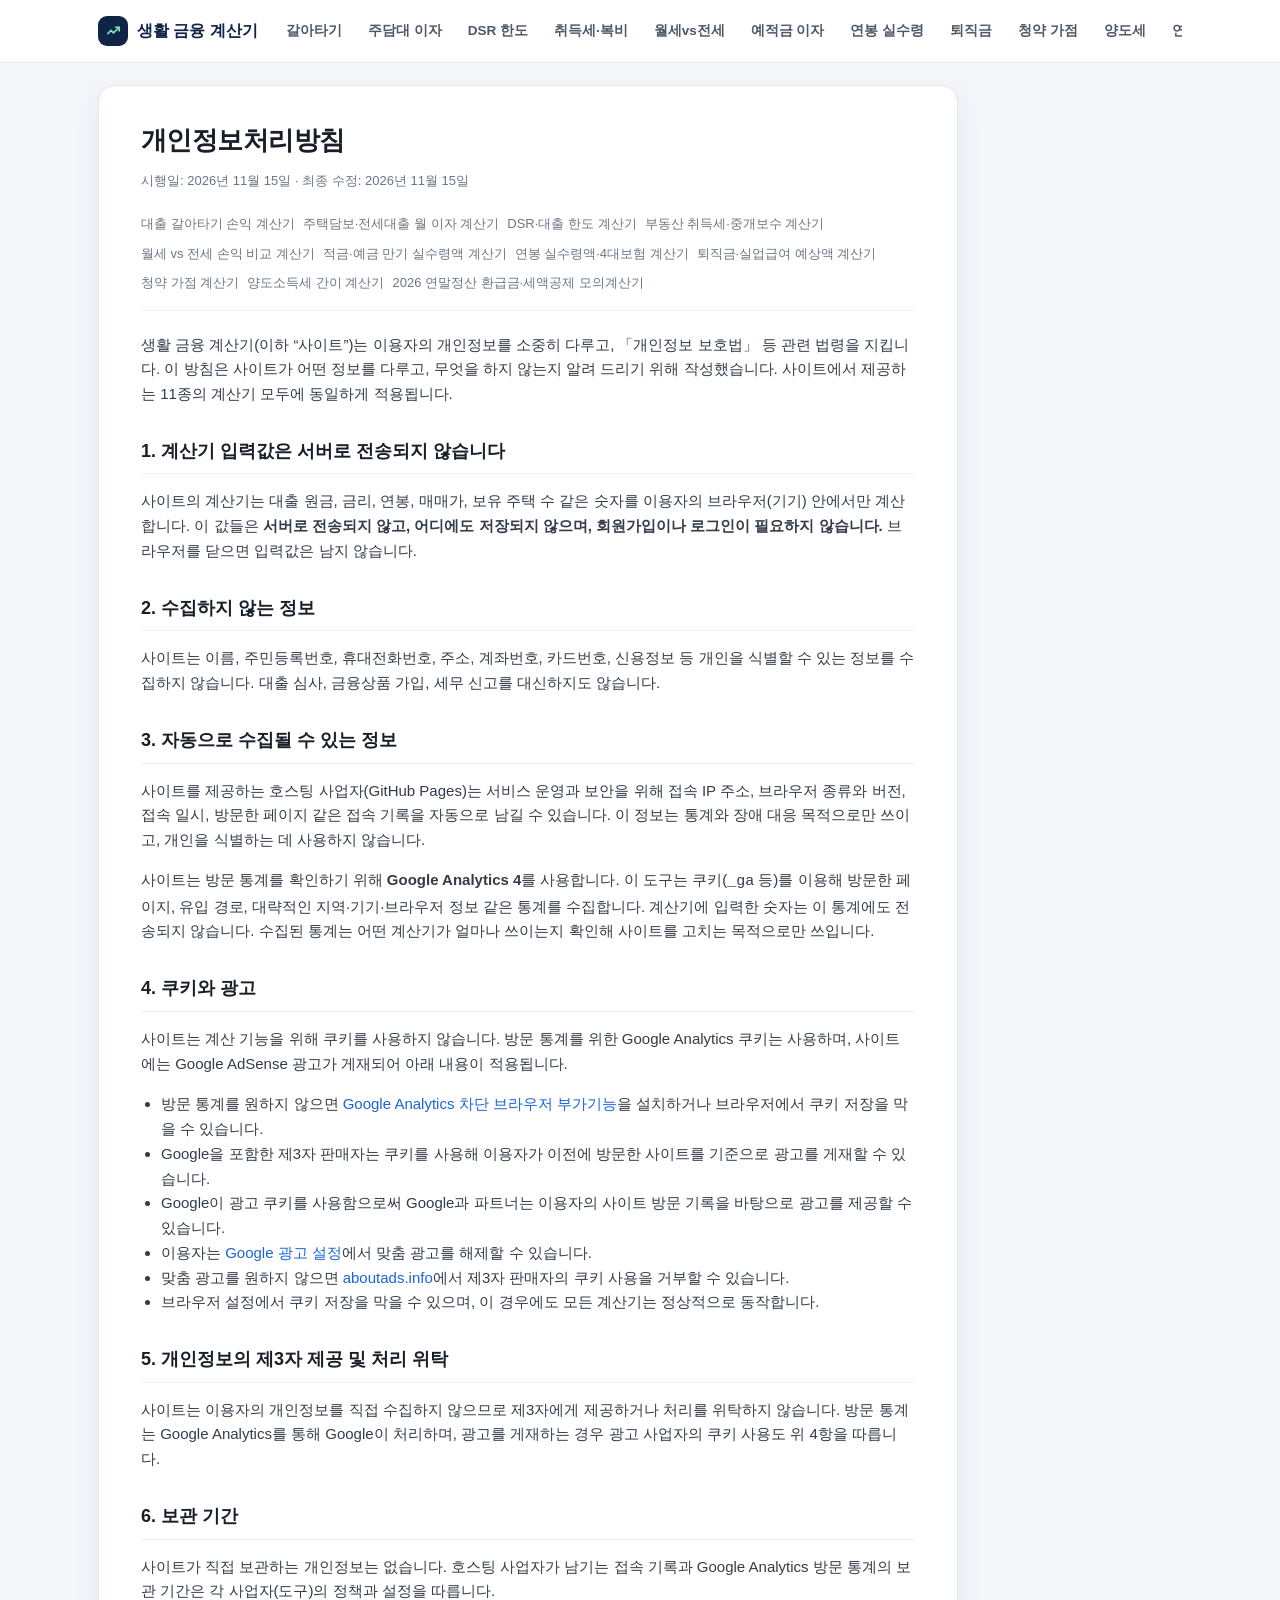
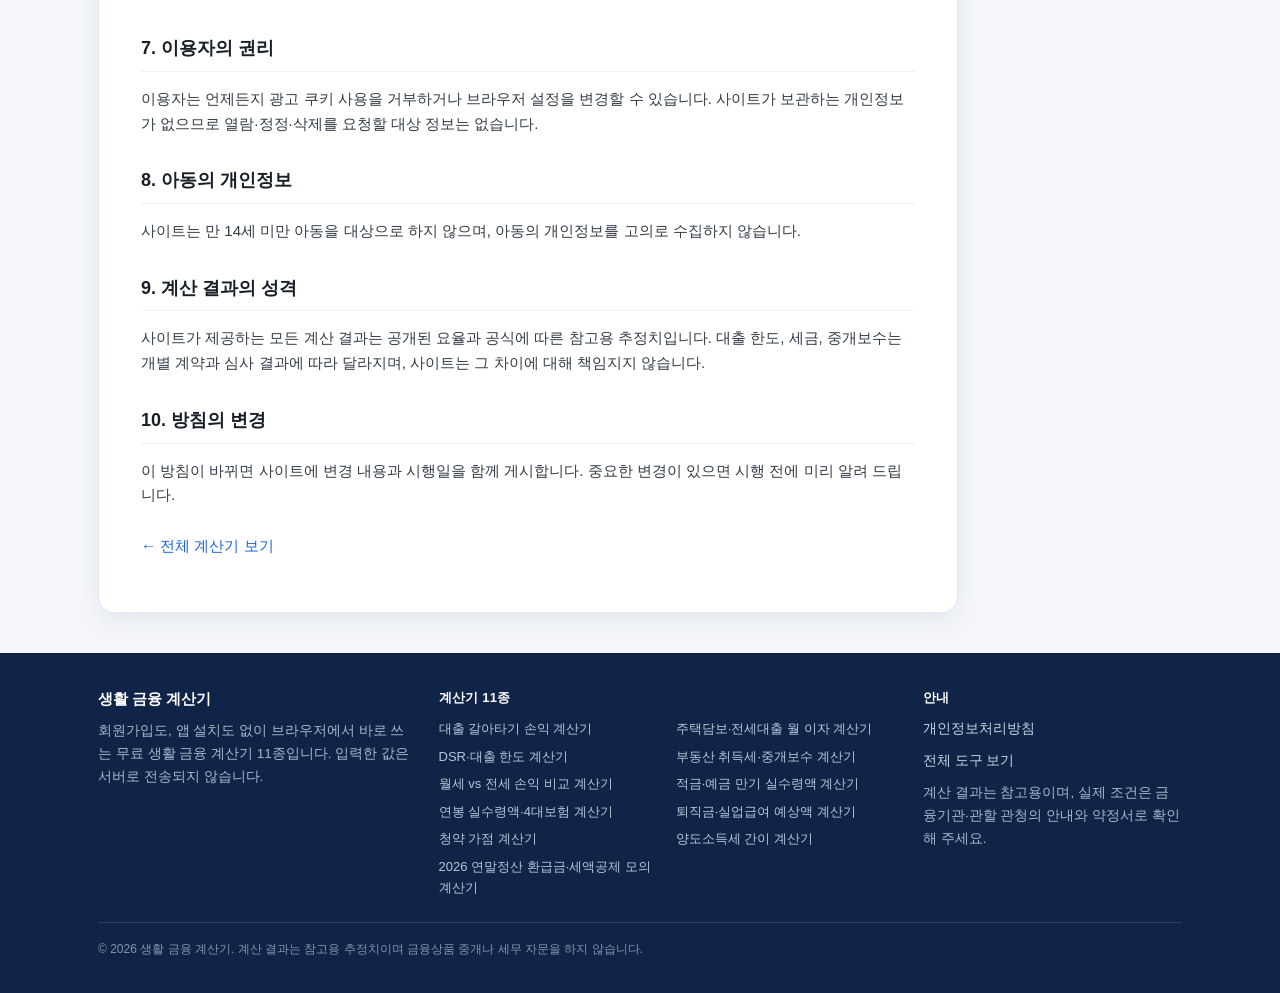
==== commit 84e29ac3: "Fit 11-item nav in one row on desktop" ====
--- a/privacy.html
+++ b/privacy.html
@@ -86,17 +86,17 @@
       <span>생활 금융 계산기</span>
     </a>
     <nav class="tool-nav" aria-label="무료 계산기 11종">
-      <a href="https://dscookie-0422.github.io/web-ad/">대출 갈아타기</a>
+      <a href="https://dscookie-0422.github.io/web-ad/">갈아타기</a>
       <a href="tools/loan-interest.html">주담대 이자</a>
       <a href="tools/dsr-calculator.html">DSR 한도</a>
       <a href="tools/property-tax-fee.html">취득세·복비</a>
       <a href="tools/rent-vs-jeonse.html">월세vs전세</a>
       <a href="tools/savings-calculator.html">예적금 이자</a>
       <a href="tools/salary-calculator.html">연봉 실수령</a>
-      <a href="tools/severance-calculator.html">퇴직금·실업급여</a>
+      <a href="tools/severance-calculator.html">퇴직금</a>
       <a href="tools/subscription-score.html">청약 가점</a>
       <a href="tools/capital-gains-tax.html">양도세</a>
-      <a href="tools/year-end-tax-calculator.html">연말정산 환급</a>
+      <a href="tools/year-end-tax-calculator.html">연말정산</a>
     </nav>
   </div>
 </header>
--- a/assets/site.css
+++ b/assets/site.css
@@ -25,7 +25,7 @@
 .brand-mark{display:grid; place-items:center; width:30px; height:30px; border-radius:9px; background:var(--navy); color:#7ce0bb; flex:none}
 .tool-nav{display:flex; gap:6px; overflow-x:auto; scrollbar-width:none; margin-left:auto; padding:8px 0; min-width:0; flex:1 1 auto}
 .tool-nav::-webkit-scrollbar{display:none}
-.tool-nav a{flex:none; font-size:13.5px; font-weight:600; color:#4e5968; padding:7px 11px; border-radius:999px; white-space:nowrap; border:1px solid transparent}
+.tool-nav a{flex:none; font-size:13.5px; font-weight:600; color:#4e5968; padding:7px 9px; border-radius:999px; white-space:nowrap; border:1px solid transparent}
 .tool-nav a:hover{background:var(--sky); text-decoration:none}
 .tool-nav a.on{background:var(--navy); color:#fff}
 
@@ -221,6 +221,7 @@
 table.sim-tbl th,table.sim-tbl td{padding:8px 9px}
 table.sim-tbl td:first-child{white-space:normal; line-height:1.45}
 table.sim-tbl td:last-child{color:var(--blue-d); font-weight:700}
+.kv-note{color:#9aa7ba; font-weight:500; font-size:12px}
 @media (max-width:520px){
   .sim-card strong{font-size:14.5px}
   .sim-card span{font-size:10.5px}
